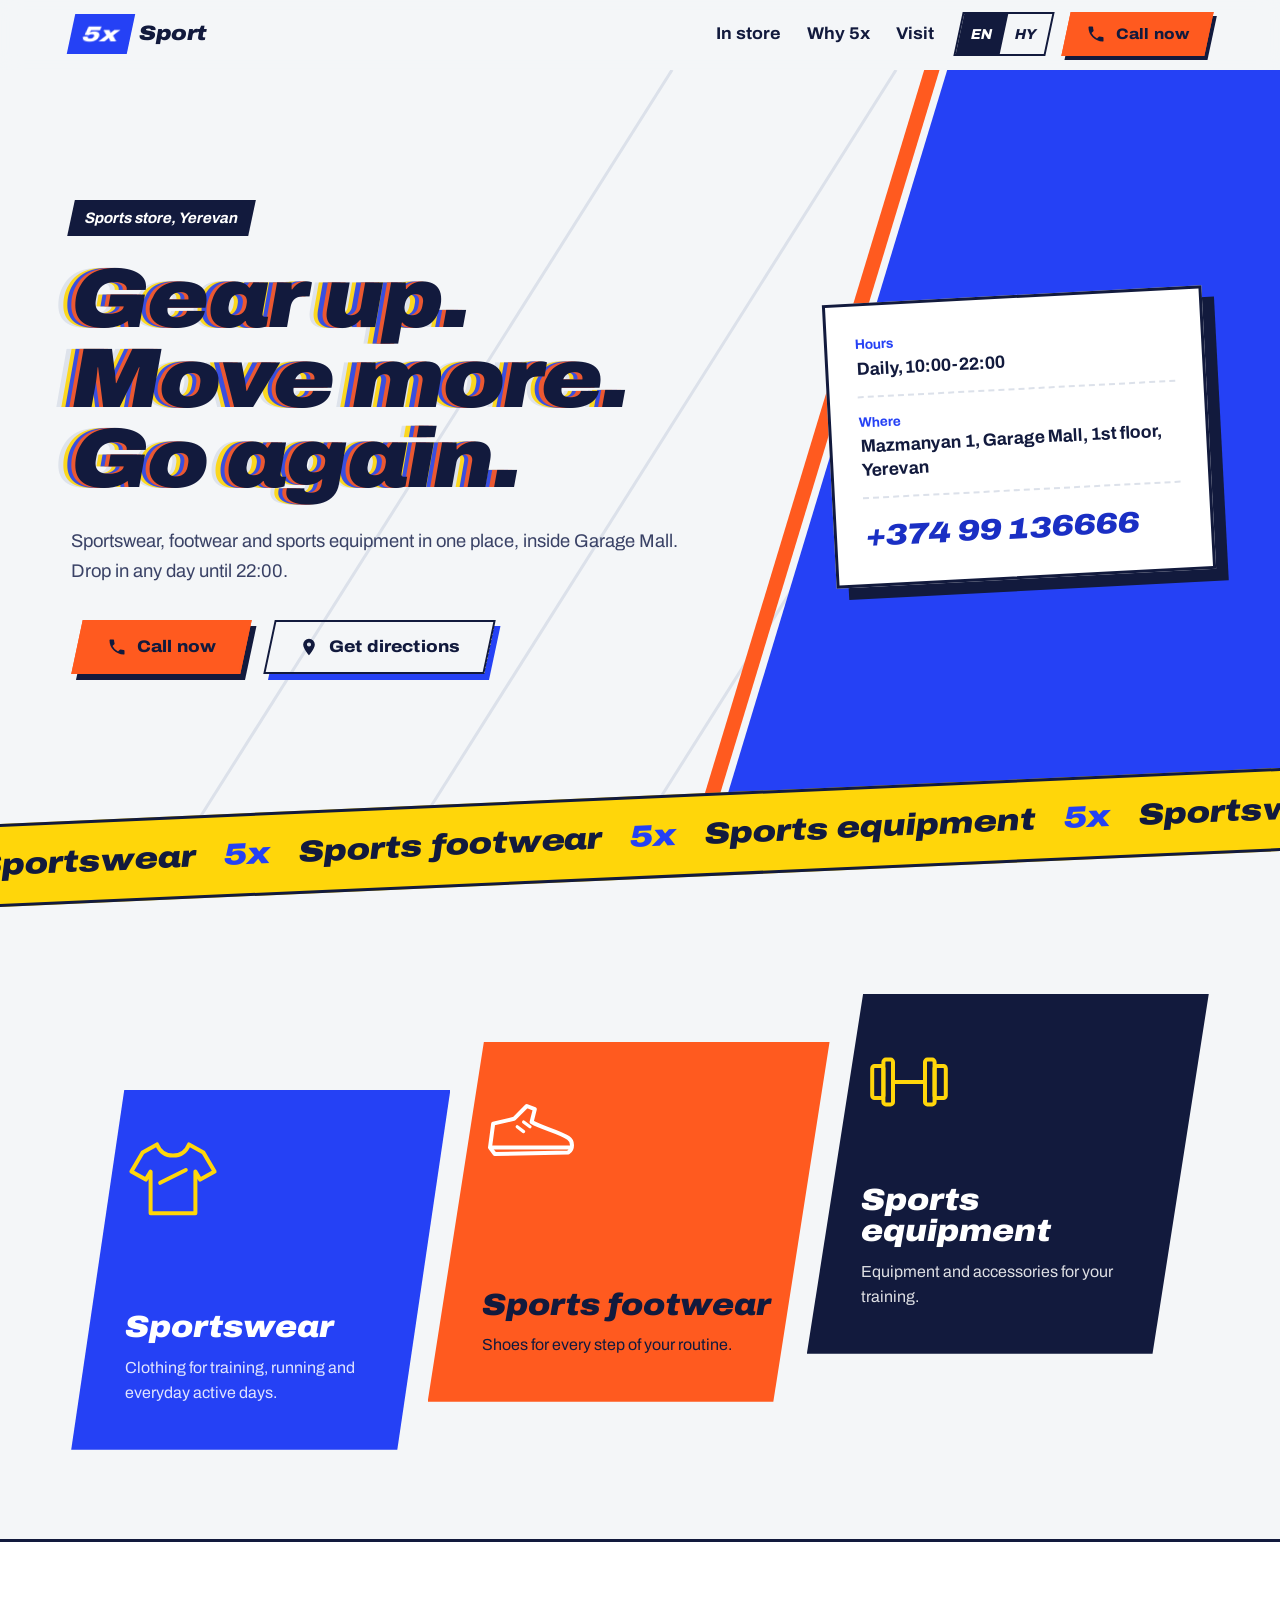
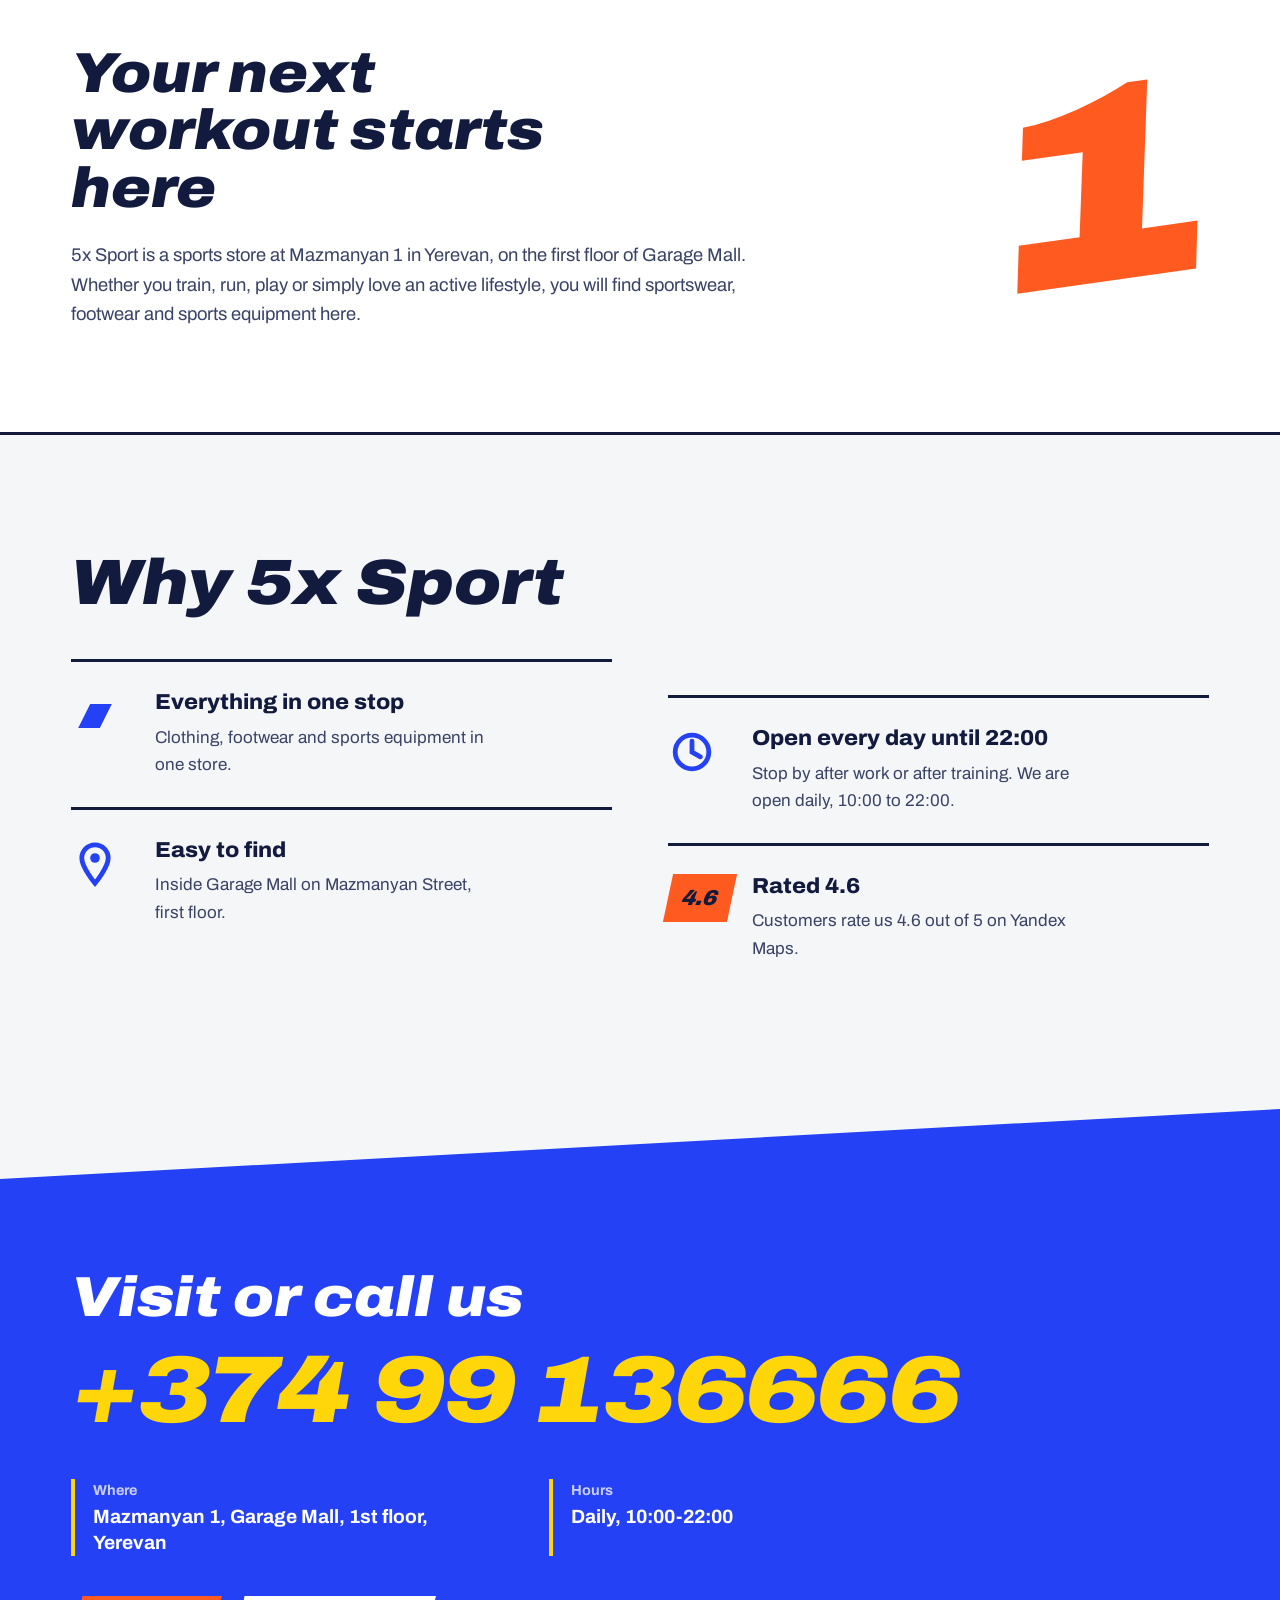
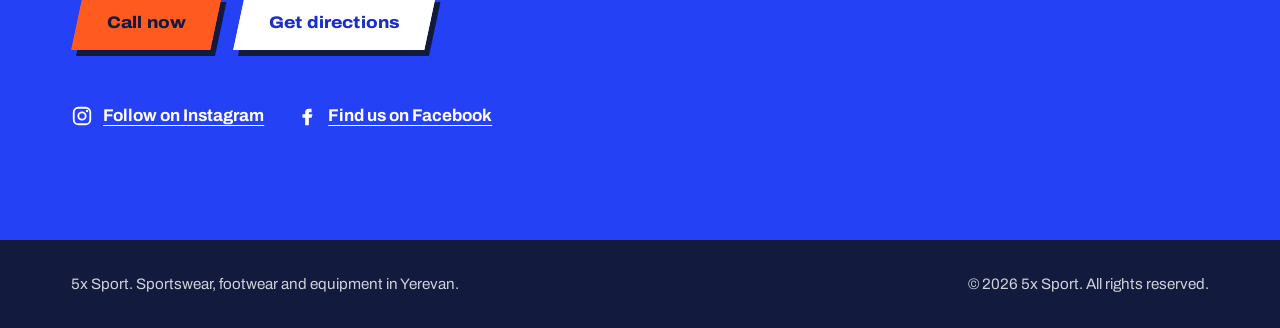
==== 5x-sport/index.html @ 6891067b "Add 7 demo websites: shark, cg-service, garage-atelier, neo-garage, armenian-hunter, cg-car-goods, 5" ====
<!doctype html>
<html lang="en">
<head>
<meta charset="utf-8">
<meta name="viewport" content="width=device-width, initial-scale=1">
<title>5x Sport Yerevan | Sportswear, Footwear and Sports Equipment</title>
<meta name="description" content="5x Sport is a sports store in Garage Mall, Mazmanyan 1, Yerevan. Sportswear, footwear and equipment. Open daily 10:00-22:00.">
<meta name="robots" content="noindex">
<meta name="theme-color" content="#2541F5">
<meta property="og:type" content="website">
<meta property="og:title" content="5x Sport Yerevan | Sportswear, Footwear and Sports Equipment">
<meta property="og:description" content="5x Sport is a sports store in Garage Mall, Mazmanyan 1, Yerevan. Sportswear, footwear and equipment. Open daily 10:00-22:00.">
<meta property="og:locale" content="en_US">
<meta property="og:locale:alternate" content="hy_AM">
<link rel="icon" href="data:image/svg+xml,%3Csvg xmlns='http://www.w3.org/2000/svg' viewBox='0 0 64 64'%3E%3Cpath d='M12 4h52L52 60H0z' fill='%232541F5'/%3E%3Ctext x='31' y='44' font-family='Arial' font-weight='900' font-style='italic' font-size='30' fill='%23fff' text-anchor='middle'%3E5x%3C/text%3E%3C/svg%3E">
<link rel="preconnect" href="https://fonts.googleapis.com">
<link rel="preconnect" href="https://fonts.gstatic.com" crossorigin>
<link href="https://fonts.googleapis.com/css2?family=Archivo:ital,wdth,wght@0,62..125,400..900;1,62..125,400..900&family=Noto+Sans+Armenian:wdth,wght@62.5..100,400..900&display=swap" rel="stylesheet">
<link rel="stylesheet" href="css/style.css">
<script type="application/ld+json">
{
  "@context": "https://schema.org",
  "@type": "SportingGoodsStore",
  "name": "5x Sport",
  "telephone": "+37499136666",
  "address": {
    "@type": "PostalAddress",
    "streetAddress": "Mazmanyan 1, Garage Mall, 1st floor",
    "addressLocality": "Yerevan",
    "addressCountry": "AM"
  },
  "openingHoursSpecification": [{
    "@type": "OpeningHoursSpecification",
    "dayOfWeek": ["Monday","Tuesday","Wednesday","Thursday","Friday","Saturday","Sunday"],
    "opens": "10:00",
    "closes": "22:00"
  }],
  "sameAs": ["https://www.instagram.com/5xsport/", "https://www.facebook.com/5Xsport.am"]
}
</script>
</head>
<body>
<a class="skip" href="#main" data-i18n="ui.skip">Skip to content</a>

<header class="top" id="top">
  <div class="top__in">
    <a class="logo" href="#top" aria-label="5x Sport">
      <span class="logo__mark">5x</span><span class="logo__word">Sport</span>
    </a>
    <nav class="nav" id="nav" aria-label="Main">
      <a href="#store" data-i18n="nav.store">In store</a>
      <a href="#why" data-i18n="nav.why">Why 5x</a>
      <a href="#visit" data-i18n="nav.visit">Visit</a>
    </nav>
    <div class="top__act">
      <div class="lang" role="group" aria-label="Language">
        <button type="button" data-lang="en" lang="en" aria-pressed="true" aria-label="English">EN</button>
        <button type="button" data-lang="hy" lang="hy" aria-pressed="false" aria-label="Հայերեն">HY</button>
      </div>
      <a class="btn btn--call btn--sm" href="tel:+37499136666" aria-label="+374 99 136666">
        <svg aria-hidden="true" viewBox="0 0 24 24"><path d="M6.6 10.8a15.1 15.1 0 0 0 6.6 6.6l2.2-2.2a1 1 0 0 1 1-.25 11.4 11.4 0 0 0 3.6.57 1 1 0 0 1 1 1V20a1 1 0 0 1-1 1A17 17 0 0 1 3 4a1 1 0 0 1 1-1h3.5a1 1 0 0 1 1 1c0 1.25.2 2.45.57 3.57a1 1 0 0 1-.25 1z"/></svg>
        <span data-i18n="ctas.call">Call now</span>
      </a>
      <button type="button" class="burger" aria-controls="nav" aria-expanded="false" aria-label="Menu" data-i18n-aria="ui.menu"><span></span><span></span><span></span></button>
    </div>
  </div>
</header>

<main id="main">
  <!-- HERO -->
  <section class="hero" aria-labelledby="hero-title">
    <div class="hero__field" aria-hidden="true">
      <svg class="hero__lanes" viewBox="0 0 800 600" preserveAspectRatio="none">
        <g stroke="currentColor" stroke-width="2" fill="none">
          <path d="M120 600 L420 0"/><path d="M260 600 L560 0"/><path d="M400 600 L700 0"/><path d="M540 600 L840 0"/>
        </g>
      </svg>
    </div>
    <div class="hero__in">
      <p class="tag" data-i18n="hero.eyebrow">Sports store, Yerevan</p>
      <h1 class="hero__title" id="hero-title">
        <span class="echo" aria-hidden="true" data-i18n="hero.title">Gear up.
Move more.
Go again.</span>
        <span class="echo" aria-hidden="true" data-i18n="hero.title">Gear up.
Move more.
Go again.</span>
        <span class="echo" aria-hidden="true" data-i18n="hero.title">Gear up.
Move more.
Go again.</span>
        <span class="echo" aria-hidden="true" data-i18n="hero.title">Gear up.
Move more.
Go again.</span>
        <span class="hero__main" data-i18n="hero.title">Gear up.
Move more.
Go again.</span>
      </h1>
      <p class="hero__sub" data-i18n="hero.subtitle">Sportswear, footwear and sports equipment in one place, inside Garage Mall. Drop in any day until 22:00.</p>
      <div class="hero__cta">
        <a class="btn btn--call" href="tel:+37499136666">
          <svg aria-hidden="true" viewBox="0 0 24 24"><path d="M6.6 10.8a15.1 15.1 0 0 0 6.6 6.6l2.2-2.2a1 1 0 0 1 1-.25 11.4 11.4 0 0 0 3.6.57 1 1 0 0 1 1 1V20a1 1 0 0 1-1 1A17 17 0 0 1 3 4a1 1 0 0 1 1-1h3.5a1 1 0 0 1 1 1c0 1.25.2 2.45.57 3.57a1 1 0 0 1-.25 1z"/></svg>
          <span data-i18n="ctas.call">Call now</span>
        </a>
        <a class="btn btn--line" href="https://www.google.com/maps/search/?api=1&amp;query=Garage+Mall+Mazmanyan+1+Yerevan" target="_blank" rel="noopener">
          <svg aria-hidden="true" viewBox="0 0 24 24"><path d="M12 2a7 7 0 0 0-7 7c0 5.25 7 13 7 13s7-7.75 7-13a7 7 0 0 0-7-7zm0 9.5A2.5 2.5 0 1 1 12 6.5a2.5 2.5 0 0 1 0 5z"/></svg>
          <span data-i18n="ctas.directions">Get directions</span>
        </a>
      </div>
    </div>

    <aside class="hero__plate" aria-label="Store details" data-i18n-aria="ui.details">
      <div class="plate__row">
        <span class="plate__k" data-i18n="ui.hours">Hours</span>
        <span class="plate__v" data-i18n="contact.hours">Daily, 10:00-22:00</span>
      </div>
      <div class="plate__row">
        <span class="plate__k" data-i18n="ui.where">Where</span>
        <span class="plate__v" data-i18n="contact.address">Mazmanyan 1, Garage Mall, 1st floor, Yerevan</span>
      </div>
      <a class="plate__phone" href="tel:+37499136666">+374 99 136666</a>
    </aside>
  </section>

  <div class="tape-wrap" aria-hidden="true"><div class="tape">
    <div class="tape__track">
      <span data-i18n="cat0">Sportswear</span><i>5x</i><span data-i18n="cat1">Sports footwear</span><i>5x</i><span data-i18n="cat2">Sports equipment</span><i>5x</i>
      <span data-i18n="cat0">Sportswear</span><i>5x</i><span data-i18n="cat1">Sports footwear</span><i>5x</i><span data-i18n="cat2">Sports equipment</span><i>5x</i>
    </div>
  </div></div>

  <!-- CATEGORIES -->
  <section class="store" id="store" aria-labelledby="store-title">
    <h2 class="sr" id="store-title" data-i18n="nav.store">In store</h2>
    <div class="stair">
      <article class="lane lane--wear">
        <svg class="lane__ico" viewBox="0 0 120 120" aria-hidden="true">
          <path d="M40 18 L22 28 L8 52 L26 62 L32 52 L32 104 L88 104 L88 52 L94 62 L112 52 L98 28 L80 18 C76 28 68 32 60 32 C52 32 44 28 40 18 Z" fill="none" stroke="currentColor" stroke-width="5" stroke-linejoin="round"/>
          <path d="M44 66 L76 50" stroke="currentColor" stroke-width="5" stroke-linecap="round"/>
        </svg>
        <h3 data-i18n="categories.0.name">Sportswear</h3>
        <p data-i18n="categories.0.desc">Clothing for training, running and everyday active days.</p>
      </article>
      <article class="lane lane--shoe">
        <svg class="lane__ico" viewBox="0 0 120 120" aria-hidden="true">
          <path d="M10 82 L14 52 L40 46 L56 30 L66 34 L62 50 C76 58 96 62 108 70 C114 74 114 84 108 88 L16 90 Z" fill="none" stroke="currentColor" stroke-width="5" stroke-linejoin="round"/>
          <path d="M10 82 L110 82" stroke="currentColor" stroke-width="5"/>
          <path d="M44 56 L52 62 M52 50 L60 56" stroke="currentColor" stroke-width="4" stroke-linecap="round"/>
        </svg>
        <h3 data-i18n="categories.1.name">Sports footwear</h3>
        <p data-i18n="categories.1.desc">Shoes for every step of your routine.</p>
      </article>
      <article class="lane lane--gear">
        <svg class="lane__ico" viewBox="0 0 120 120" aria-hidden="true">
          <g fill="none" stroke="currentColor" stroke-width="5" stroke-linejoin="round">
            <rect x="14" y="40" width="14" height="40" rx="3"/><rect x="28" y="32" width="12" height="56" rx="3"/>
            <rect x="92" y="40" width="14" height="40" rx="3"/><rect x="80" y="32" width="12" height="56" rx="3"/>
            <path d="M40 60 L80 60"/>
          </g>
        </svg>
        <h3 data-i18n="categories.2.name">Sports equipment</h3>
        <p data-i18n="categories.2.desc">Equipment and accessories to power your training.</p>
      </article>
    </div>
  </section>

  <!-- ABOUT -->
  <section class="about" aria-labelledby="about-title">
    <div class="about__in">
      <h2 id="about-title" data-i18n="about.title">Your next workout starts here</h2>
      <p data-i18n="about.text">5x Sport is a sports store at Mazmanyan 1 in Yerevan.</p>
    </div>
    <div class="about__big" aria-hidden="true">
      <span>Mazmanyan</span><span>1</span>
    </div>
  </section>

  <!-- WHY -->
  <section class="why" id="why" aria-labelledby="why-title">
    <div class="why__in">
      <h2 id="why-title" data-i18n="whyUs.title">Why 5x Sport</h2>
      <ul class="why__list">
        <li class="why__item">
          <svg viewBox="0 0 40 40" aria-hidden="true"><path d="M6 30 L16 10 L34 10 L24 30 Z" fill="currentColor"/></svg>
          <div><h3 data-i18n="whyUs.items.0.title">Everything in one stop</h3><p data-i18n="whyUs.items.0.text"></p></div>
        </li>
        <li class="why__item">
          <svg viewBox="0 0 40 40" aria-hidden="true"><circle cx="20" cy="20" r="14" fill="none" stroke="currentColor" stroke-width="4"/><path d="M20 11 L20 20 L27 24" fill="none" stroke="currentColor" stroke-width="4" stroke-linecap="round"/></svg>
          <div><h3 data-i18n="whyUs.items.1.title">Open every day until 22:00</h3><p data-i18n="whyUs.items.1.text"></p></div>
        </li>
        <li class="why__item">
          <svg viewBox="0 0 40 40" aria-hidden="true"><path d="M20 4a11 11 0 0 0-11 11c0 8 11 21 11 21s11-13 11-21A11 11 0 0 0 20 4z" fill="none" stroke="currentColor" stroke-width="4"/><circle cx="20" cy="15" r="4" fill="currentColor"/></svg>
          <div><h3 data-i18n="whyUs.items.2.title">Easy to find</h3><p data-i18n="whyUs.items.2.text"></p></div>
        </li>
        <li class="why__item why__item--rate">
          <span class="rate" aria-hidden="true">4.6</span>
          <div><h3 data-i18n="whyUs.items.3.title">Rated 4.6</h3><p data-i18n="whyUs.items.3.text"></p></div>
        </li>
      </ul>
    </div>
  </section>

  <!-- VISIT -->
  <section class="visit" id="visit" aria-labelledby="visit-title">
    <div class="visit__in">
      <h2 id="visit-title" data-i18n="contact.title">Visit or call us</h2>
      <a class="visit__phone" href="tel:+37499136666">+374 99 136666</a>
      <dl class="visit__facts">
        <div><dt data-i18n="ui.where">Where</dt><dd data-i18n="contact.address">Mazmanyan 1, Garage Mall, 1st floor, Yerevan</dd></div>
        <div><dt data-i18n="ui.hours">Hours</dt><dd data-i18n="contact.hours">Daily, 10:00-22:00</dd></div>
      </dl>
      <div class="visit__cta">
        <a class="btn btn--call btn--onblue" href="tel:+37499136666"><span data-i18n="ctas.call">Call now</span></a>
        <a class="btn btn--light" href="https://www.google.com/maps/search/?api=1&amp;query=Garage+Mall+Mazmanyan+1+Yerevan" target="_blank" rel="noopener"><span data-i18n="ctas.directions">Get directions</span></a>
      </div>
      <div class="visit__social">
        <a href="https://www.instagram.com/5xsport/" target="_blank" rel="noopener">
          <svg viewBox="0 0 24 24" aria-hidden="true"><rect x="3" y="3" width="18" height="18" rx="5" fill="none" stroke="currentColor" stroke-width="2"/><circle cx="12" cy="12" r="4" fill="none" stroke="currentColor" stroke-width="2"/><circle cx="17.5" cy="6.5" r="1.3" fill="currentColor"/></svg>
          <span data-i18n="ctas.instagram">Follow on Instagram</span>
        </a>
        <a href="https://www.facebook.com/5Xsport.am" target="_blank" rel="noopener">
          <svg viewBox="0 0 24 24" aria-hidden="true"><path d="M14 8h3V4h-3a4 4 0 0 0-4 4v2H7v4h3v8h4v-8h3l1-4h-4V8z" fill="currentColor"/></svg>
          <span data-i18n="ctas.facebook">Find us on Facebook</span>
        </a>
      </div>
    </div>
  </section>
</main>

<footer class="foot">
  <div class="foot__in">
    <p data-i18n="footer.tagline">5x Sport. Sportswear, footwear and equipment in Yerevan.</p>
    <p>&copy; <span id="yr">2026</span> 5x Sport. <span data-i18n="footer.rights">All rights reserved.</span></p>
  </div>
</footer>

<nav class="dock" aria-label="Quick contact">
  <a class="dock__call" href="tel:+37499136666"><span data-i18n="ctas.call">Call now</span></a>
  <a class="dock__map" href="https://www.google.com/maps/search/?api=1&amp;query=Garage+Mall+Mazmanyan+1+Yerevan" target="_blank" rel="noopener"><span data-i18n="ctas.directions">Get directions</span></a>
</nav>

<script src="js/main.js"></script>
</body>
</html>
---- 5x-sport/css/style.css ----
/* 5x Sport — diagonal speed, five-times echo, court colors */
:root {
  --chalk: #F4F6F8;
  --white: #FFFFFF;
  --ink: #121A3D;
  --ink-2: #3A4266;
  --cobalt: #2541F5;
  --cobalt-d: #1A2FC4;
  --flare: #FF5A1F;
  --volt: #FFD60A;
  --mist: #DCE1EA;
  --sk: -12deg;
  --unsk: 12deg;
  --display: "Archivo", "Noto Sans Armenian", "Arial Black", Arial, sans-serif;
  --body: "Archivo", "Noto Sans Armenian", "Segoe UI", Arial, sans-serif;
  --pad: clamp(16px, 4vw, 56px);
  --max: 1240px;
}

*, *::before, *::after { box-sizing: border-box; }
html { scroll-behavior: smooth; scroll-padding-top: 84px; -webkit-text-size-adjust: 100%; }
body {
  margin: 0;
  background: var(--chalk);
  color: var(--ink);
  font-family: var(--body);
  font-stretch: 100%;
  font-size: 1.0625rem;
  line-height: 1.6;
  overflow-x: clip;
}
html[lang="hy"] body { font-size: 1rem; line-height: 1.7; }
img, svg { display: block; }
a { color: inherit; }
h1, h2, h3 { margin: 0; font-family: var(--display); line-height: 1.02; }
p { margin: 0; }

:focus-visible { outline: 3px solid var(--flare); outline-offset: 3px; }
.sr { position: absolute; width: 1px; height: 1px; overflow: hidden; clip: rect(0 0 0 0); white-space: nowrap; }
.skip {
  position: absolute; left: 12px; top: -60px; z-index: 100;
  background: var(--ink); color: var(--white); padding: 10px 16px; text-decoration: none; font-weight: 700;
}
.skip:focus { top: 12px; }

/* ---------- Buttons: slanted like a starting block ---------- */
.btn {
  --bg: var(--flare); --fg: var(--ink);
  display: inline-flex; align-items: center; justify-content: center; gap: 10px;
  min-height: 54px; padding: 0 28px;
  background: var(--bg); color: var(--fg);
  font-family: var(--display); font-weight: 800; font-stretch: 110%; font-size: 1.05rem;
  text-decoration: none; letter-spacing: .01em;
  transform: skewX(var(--sk));
  border: 2px solid var(--bg);
  transition: transform .2s ease, background-color .2s ease, color .2s ease, box-shadow .2s ease;
  box-shadow: 6px 6px 0 var(--ink);
}
.btn > * { transform: skewX(var(--unsk)); }
.btn svg { width: 20px; height: 20px; fill: currentColor; flex: none; }
.btn:hover { transform: skewX(var(--sk)) translate(-2px, -2px); box-shadow: 8px 8px 0 var(--ink); }
.btn:active { transform: skewX(var(--sk)) translate(3px, 3px); box-shadow: 2px 2px 0 var(--ink); }
.btn--line { --bg: transparent; --fg: var(--ink); border-color: var(--ink); box-shadow: 6px 6px 0 var(--cobalt); }
.btn--line:hover { background: var(--ink); color: var(--white); box-shadow: 8px 8px 0 var(--cobalt); }
.btn--sm { min-height: 44px; padding: 0 18px; font-size: .95rem; box-shadow: 4px 4px 0 var(--ink); }
.btn--sm:hover { box-shadow: 5px 5px 0 var(--ink); }
.btn--onblue { box-shadow: 6px 6px 0 var(--ink); }
.btn--light { --bg: var(--white); --fg: var(--cobalt-d); box-shadow: 6px 6px 0 var(--ink); }

/* ---------- Header ---------- */
.top {
  position: sticky; top: 0; z-index: 50;
  background: rgba(244, 246, 248, .92);
  backdrop-filter: blur(10px); -webkit-backdrop-filter: blur(10px);
  border-bottom: 2px solid transparent;
  transition: border-color .2s ease;
}
.top.is-scrolled { border-bottom-color: var(--ink); }
.top__in {
  max-width: var(--max); margin: 0 auto; padding: 12px var(--pad);
  display: flex; align-items: center; gap: 24px;
}
.logo { display: inline-flex; align-items: center; gap: 8px; text-decoration: none; }
.logo__mark {
  display: inline-grid; place-items: center;
  height: 40px; padding: 0 12px;
  background: var(--cobalt); color: var(--white);
  font-family: var(--display); font-weight: 900; font-style: italic; font-stretch: 125%; font-size: 1.35rem;
  transform: skewX(var(--sk));
}
.logo__word { font-family: var(--display); font-weight: 900; font-style: italic; font-stretch: 115%; font-size: 1.3rem; letter-spacing: -.01em; }
.nav { display: flex; gap: 26px; margin-left: auto; }
.nav a {
  text-decoration: none; font-weight: 700; font-stretch: 105%; position: relative; padding: 6px 0;
}
.nav a::after {
  content: ""; position: absolute; left: 0; right: 0; bottom: 0; height: 3px; background: var(--flare);
  transform: scaleX(0) skewX(var(--sk)); transform-origin: left; transition: transform .2s ease;
}
.nav a:hover::after, .nav a:focus-visible::after { transform: scaleX(1) skewX(var(--sk)); }
.top__act { display: flex; align-items: center; gap: 16px; }
.lang { display: inline-flex; border: 2px solid var(--ink); transform: skewX(var(--sk)); }
.lang button {
  appearance: none; border: 0; background: transparent; color: var(--ink);
  font: 800 .9rem/1 var(--display); padding: 0 11px; cursor: pointer; min-width: 44px; min-height: 40px;
}
.lang button[aria-pressed="true"] { background: var(--ink); color: var(--white); }
.lang button:focus-visible { outline-offset: -4px; outline-color: var(--flare); }

/* ---------- Hero ---------- */
.hero {
  position: relative; isolation: isolate;
  max-width: none;
  display: grid;
  grid-template-columns: minmax(0, 1fr) minmax(280px, 380px);
  gap: 40px;
  align-items: center;
  padding: clamp(40px, 7vw, 96px) max(var(--pad), calc((100vw - var(--max)) / 2 + var(--pad))) clamp(64px, 9vw, 120px);
  min-height: min(86vh, 760px);
  overflow: hidden;
}
.hero::before {
  /* the cobalt court panel cutting across the page */
  content: ""; position: absolute; inset: 0; z-index: -2;
  background: var(--cobalt);
  clip-path: polygon(74% 0, 100% 0, 100% 100%, 56% 100%);
}
.hero::after {
  /* thin flare speed edge along the panel */
  content: ""; position: absolute; inset: 0; z-index: -1;
  background: var(--flare);
  clip-path: polygon(72.2% 0, 73.4% 0, 55.4% 100%, 54.2% 100%);
}
.hero__field { position: absolute; inset: 0; z-index: -3; color: var(--mist); }
.hero__lanes { width: 100%; height: 100%; }
.hero__in { position: relative; max-width: 780px; }

.tag {
  display: inline-block; margin-bottom: 22px;
  background: var(--ink); color: var(--white);
  padding: 6px 14px; font-weight: 700; font-size: .95rem;
  transform: skewX(var(--sk));
}
.hero__title {
  display: grid;
  font-weight: 900; font-style: italic; font-stretch: 112%;
  font-size: clamp(2.6rem, 6.6vw, 6.1rem);
  line-height: .95; letter-spacing: -.02em;
  margin-bottom: 28px;
}
html[lang="hy"] .hero__title { font-size: clamp(2.3rem, 5.6vw, 5.2rem); line-height: 1.05; letter-spacing: -.01em; }
.hero__title > span { grid-area: 1 / 1; white-space: pre-line; }
.hero__main { position: relative; color: var(--ink); }

/* The five-times echo: four colored trails collapse into the headline */
.echo { --n: 1; --c: var(--flare); color: var(--c); opacity: .9; pointer-events: none; user-select: none;
  transform: translateX(calc(var(--n) * -0.05em)); }
.echo:nth-child(1) { --n: 4; --c: var(--mist); }
.echo:nth-child(2) { --n: 3; --c: var(--volt); }
.echo:nth-child(3) { --n: 2; --c: var(--cobalt); }
.echo:nth-child(4) { --n: 1; --c: var(--flare); }

@media (prefers-reduced-motion: no-preference) {
  /* resting state is the final one; the animation only fills backwards,
     so the headline stays readable even if animations never run */
  .echo {
    animation: echo-in 1.05s cubic-bezier(.16, 1, .3, 1) backwards;
    animation-delay: calc(120ms + (5 - var(--n)) * 70ms);
  }
  .hero__main { animation: main-in .7s cubic-bezier(.16, 1, .3, 1) .46s backwards; }
  @keyframes echo-in {
    0% { transform: translateX(calc(var(--n) * -1.1em)); opacity: 0; }
    30% { opacity: 1; }
    100% { transform: translateX(calc(var(--n) * -0.05em)); opacity: .9; }
  }
  @keyframes main-in {
    from { transform: translateX(-.6em); opacity: 0; }
    to { transform: none; opacity: 1; }
  }
}

.hero__sub { max-width: 34em; font-size: 1.15rem; color: var(--ink-2); margin-bottom: 34px; }
.hero__cta { display: flex; flex-wrap: wrap; gap: 18px 22px; padding-left: 6px; }

.hero__plate {
  position: relative;
  background: var(--white); color: var(--ink);
  padding: 28px 28px 24px;
  border: 3px solid var(--ink);
  box-shadow: 12px 12px 0 var(--ink);
  transform: rotate(-3deg);
}
.plate__row { display: grid; gap: 2px; padding-bottom: 14px; margin-bottom: 14px; border-bottom: 2px dashed var(--mist); }
.plate__k { font-size: .85rem; font-weight: 700; color: var(--cobalt); }
.plate__v { font-weight: 700; font-size: 1.1rem; line-height: 1.35; }
.plate__phone {
  display: block; text-decoration: none;
  font-family: var(--display); font-weight: 900; font-style: italic; font-stretch: 115%;
  font-size: clamp(1.5rem, 2.3vw, 1.9rem); color: var(--cobalt-d); white-space: nowrap;
}
.plate__phone:hover { color: var(--flare); }

/* ---------- Tape ---------- */
/* wrapper clips the rotated tape horizontally so it never widens the page */
.tape-wrap {
  position: relative; z-index: 2;
  margin: -74px 0 -40px; padding: 40px 0;
  overflow: hidden; pointer-events: none;
}
.tape {
  position: relative;
  margin: 0 -24px; background: var(--volt);
  transform: rotate(-2.5deg);
  border-block: 3px solid var(--ink);
  overflow: hidden;
}
.tape__track {
  display: flex; align-items: center; gap: 28px; white-space: nowrap;
  padding: 14px 0; width: max-content;
  font-family: var(--display); font-weight: 900; font-style: italic; font-stretch: 118%;
  font-size: clamp(1.2rem, 2.4vw, 1.9rem);
}
.tape__track i { font-style: italic; color: var(--cobalt); }

/* ---------- Store: staircase of slanted lanes ---------- */
.store { max-width: var(--max); margin: 0 auto; padding: clamp(72px, 9vw, 130px) var(--pad) clamp(56px, 7vw, 100px); }
.stair { display: grid; grid-template-columns: repeat(3, minmax(0, 1fr)); gap: 0; align-items: end; }
.lane {
  position: relative;
  padding: 40px 54px 44px 54px;
  clip-path: polygon(14% 0, 100% 0, 86% 100%, 0 100%);
  min-height: 360px;
  display: flex; flex-direction: column; justify-content: flex-end;
}
.lane + .lane { margin-left: -6%; }
.lane--wear { background: var(--cobalt); color: var(--white); }
.lane--shoe { background: var(--flare); color: var(--ink); margin-bottom: 48px; }
.lane--gear { background: var(--ink); color: var(--white); margin-bottom: 96px; }
.lane__ico { width: 96px; height: 96px; margin-bottom: auto; }
.lane--wear .lane__ico { color: var(--volt); }
.lane--shoe .lane__ico { color: var(--white); }
.lane--gear .lane__ico { color: var(--volt); }
.lane h3 { font-weight: 900; font-style: italic; font-stretch: 110%; font-size: clamp(1.5rem, 2.4vw, 2.1rem); margin: 28px 0 12px; }
.lane p { max-width: 28ch; font-size: 1rem; }
.lane--wear p, .lane--gear p { color: rgba(255,255,255,.86); }

/* ---------- About ---------- */
.about {
  position: relative; overflow: hidden;
  background: var(--white);
  border-block: 3px solid var(--ink);
}
.about__in {
  position: relative; z-index: 1;
  max-width: var(--max); margin: 0 auto;
  padding: clamp(64px, 8vw, 120px) var(--pad);
}
.about h2 { font-weight: 900; font-style: italic; font-stretch: 108%; font-size: clamp(2rem, 4.4vw, 3.6rem); max-width: 14ch; margin-bottom: 24px; }
.about p { max-width: 38em; font-size: 1.15rem; color: var(--ink-2); }
.about__big {
  position: absolute; right: max(var(--pad), calc((100vw - var(--max)) / 2 + var(--pad))); top: 50%; z-index: 0;
  display: flex; flex-direction: column; align-items: flex-end;
  font-family: var(--display); font-weight: 900; font-style: italic; font-stretch: 125%;
  line-height: .85;
  transform: translateY(-50%) rotate(-8deg);
  white-space: nowrap; pointer-events: none;
}
.about__big span:first-child { display: none; }
.about__big span:last-child { font-size: clamp(8rem, 22vw, 19rem); color: var(--flare); }
@media (max-width: 1100px) {
  .about__big { top: auto; bottom: -.05em; transform: rotate(-8deg); transform-origin: right bottom; right: var(--pad); }
  .about__big span:first-child { display: none; }
  .about__big span:last-child { font-size: clamp(6rem, 24vw, 11rem); opacity: .9; }
  .about__in { padding-bottom: clamp(120px, 26vw, 200px); }
}

/* ---------- Why ---------- */
.why__in { max-width: var(--max); margin: 0 auto; padding: clamp(72px, 9vw, 130px) var(--pad); }
.why h2 { font-weight: 900; font-style: italic; font-stretch: 112%; font-size: clamp(2.2rem, 5vw, 4rem); margin-bottom: 44px; }
.why__list { list-style: none; margin: 0; padding: 0; display: grid; grid-template-columns: repeat(2, minmax(0, 1fr)); gap: 0 56px; }
.why__item {
  display: grid; grid-template-columns: 64px 1fr; gap: 20px; align-items: start;
  padding: 28px 0; border-top: 3px solid var(--ink);
}
.why__item:nth-child(even) { transform: translateY(36px); }
.why__item svg { width: 48px; height: 48px; color: var(--cobalt); margin-top: 2px; }
.why__item h3 { font-weight: 800; font-stretch: 105%; font-size: 1.35rem; margin-bottom: 8px; line-height: 1.2; }
.why__item p { color: var(--ink-2); max-width: 34ch; }
.rate {
  display: grid; place-items: center; width: 64px; height: 48px;
  background: var(--flare); color: var(--ink);
  font-family: var(--display); font-weight: 900; font-style: italic; font-size: 1.35rem;
  transform: skewX(var(--sk));
}

/* ---------- Visit ---------- */
.visit {
  position: relative; margin-top: 40px;
  background: var(--cobalt); color: var(--white);
  clip-path: polygon(0 70px, 100% 0, 100% 100%, 0 100%);
  padding-top: 70px;
}
.visit__in { max-width: var(--max); margin: 0 auto; padding: clamp(56px, 7vw, 100px) var(--pad) clamp(72px, 8vw, 120px); }
.visit h2 { font-weight: 900; font-style: italic; font-stretch: 110%; font-size: clamp(2rem, 4.4vw, 3.6rem); margin-bottom: 18px; }
.visit__phone {
  display: inline-block; text-decoration: none; color: var(--volt);
  font-family: var(--display); font-weight: 900; font-style: italic; font-stretch: 118%;
  font-size: clamp(2.2rem, 7.4vw, 6.4rem); line-height: 1; letter-spacing: -.02em;
  margin-bottom: 40px; white-space: nowrap;
}
.visit__phone:hover { color: var(--white); }
.visit__facts { margin: 0 0 40px; display: grid; grid-template-columns: repeat(2, minmax(0, 1fr)); gap: 24px 56px; max-width: 900px; }
.visit__facts div { border-left: 4px solid var(--volt); padding-left: 18px; }
.visit__facts dt { font-size: .9rem; font-weight: 700; color: rgba(255,255,255,.75); }
.visit__facts dd { margin: 2px 0 0; font-weight: 700; font-size: 1.2rem; line-height: 1.35; }
.visit__cta { display: flex; flex-wrap: wrap; gap: 18px 22px; margin-bottom: 44px; padding-left: 6px; }
.visit__social { display: flex; flex-wrap: wrap; gap: 14px 32px; }
.visit__social a { display: inline-flex; align-items: center; gap: 10px; font-weight: 700; text-underline-offset: 4px; padding: 6px 0; min-height: 44px; }
.visit__social a:hover { color: var(--volt); }
.visit__social svg { width: 22px; height: 22px; }

/* ---------- Footer ---------- */
.foot { background: var(--ink); color: rgba(255,255,255,.8); }
.foot__in { max-width: var(--max); margin: 0 auto; padding: 32px var(--pad); display: flex; flex-wrap: wrap; justify-content: space-between; gap: 10px 32px; font-size: .95rem; }

.burger { display: none; }

/* ---------- Mobile dock ---------- */
.dock { display: none; }

/* ---------- Responsive ---------- */
@media (max-width: 1024px) {
  .top__in { gap: 16px; }
  .nav { gap: 18px; }
  .nav a { white-space: nowrap; }
  .logo__word { display: none; }
  .hero { grid-template-columns: 1fr; min-height: 0; }
  .hero::before { clip-path: polygon(100% 52%, 100% 100%, 0 100%, 0 86%); }
  .hero::after { clip-path: polygon(100% 50.6%, 100% 51.6%, 0 85.6%, 0 84.6%); }
  .hero__plate { max-width: 440px; justify-self: end; margin-right: 12px; }
  .stair { grid-template-columns: 1fr 1fr; }
  .lane--gear { grid-column: 1 / -1; margin: 0 0 0 0; min-height: 260px; }
  .lane + .lane { margin-left: -6%; }
  .lane--gear.lane { margin-left: 0; clip-path: polygon(6% 0, 100% 0, 94% 100%, 0 100%); }
  .lane--shoe { margin-bottom: 0; }
}

@media (max-width: 760px) {
  .top__in { position: relative; }
  .nav {
    display: none; position: absolute; left: 0; right: 0; top: 100%;
    flex-direction: column; gap: 0; margin: 0;
    background: var(--chalk); border-bottom: 3px solid var(--ink);
    padding: 6px var(--pad) 14px;
  }
  .nav.is-open { display: flex; }
  .nav a { min-height: 48px; display: flex; align-items: center; font-size: 1.15rem; border-bottom: 1px solid var(--mist); }
  .nav a::after { display: none; }
  .burger {
    display: inline-flex; flex-direction: column; justify-content: center; gap: 5px;
    width: 44px; height: 44px; padding: 0 10px; border: 2px solid var(--ink); background: transparent; cursor: pointer;
  }
  .burger span { display: block; height: 3px; background: var(--ink); transition: transform .2s ease, opacity .2s ease; }
  .burger[aria-expanded="true"] span:nth-child(1) { transform: translateY(8px) rotate(45deg); }
  .burger[aria-expanded="true"] span:nth-child(2) { opacity: 0; }
  .burger[aria-expanded="true"] span:nth-child(3) { transform: translateY(-8px) rotate(-45deg); }
  .top__in { gap: 12px; justify-content: space-between; }
  .top__act { gap: 10px; }
  .btn--sm span { display: none; }
  .btn--sm { padding: 0 14px; }
  .logo__word { display: none; }
  .hero { padding-top: 32px; gap: 32px; }
  .hero__sub { font-size: 1.05rem; }
  .hero__cta .btn { flex: 1 1 220px; }
  .hero__plate { justify-self: stretch; margin: 0 10px 0 4px; max-width: none; box-shadow: 8px 8px 0 var(--ink); }
  .tape-wrap { margin-top: -60px; }
  .stair { grid-template-columns: 1fr; gap: 14px; }
  .lane, .lane + .lane, .lane--gear.lane {
    margin: 0; min-height: 0; padding: 30px 40px 32px 44px;
    clip-path: polygon(6% 0, 100% 0, 94% 100%, 0 100%);
  }
  .lane__ico { width: 64px; height: 64px; }
  .lane h3 { margin-top: 18px; }
  .why__list { grid-template-columns: 1fr; }
  .why__item:nth-child(even) { transform: none; }
  .why__item { grid-template-columns: 52px 1fr; gap: 16px; }
  .why__item svg { width: 40px; height: 40px; }
  .rate { width: 52px; height: 40px; font-size: 1.1rem; }
  .visit { clip-path: polygon(0 40px, 100% 0, 100% 100%, 0 100%); padding-top: 40px; }
  .visit__facts { grid-template-columns: 1fr; }
  .visit__cta .btn { flex: 1 1 220px; }
  body { padding-bottom: 64px; }
  .dock {
    display: grid; grid-template-columns: 1.2fr 1fr;
    position: fixed; left: 0; right: 0; bottom: 0; z-index: 60;
    border-top: 3px solid var(--ink);
  }
  .dock a {
    display: grid; place-items: center; min-height: 60px; padding: 0 10px; text-align: center;
    text-decoration: none; font-family: var(--display); font-weight: 800; font-stretch: 108%; font-size: 1.02rem; line-height: 1.15;
  }
  .dock__call { background: var(--flare); color: var(--ink); }
  .dock__map { background: var(--ink); color: var(--white); }
  .dock a:focus-visible { outline-offset: -5px; outline-color: var(--volt); }
}

@media (prefers-reduced-motion: reduce) {
  html { scroll-behavior: auto; }
  *, *::before, *::after { transition-duration: .01ms !important; animation-duration: .01ms !important; }
}
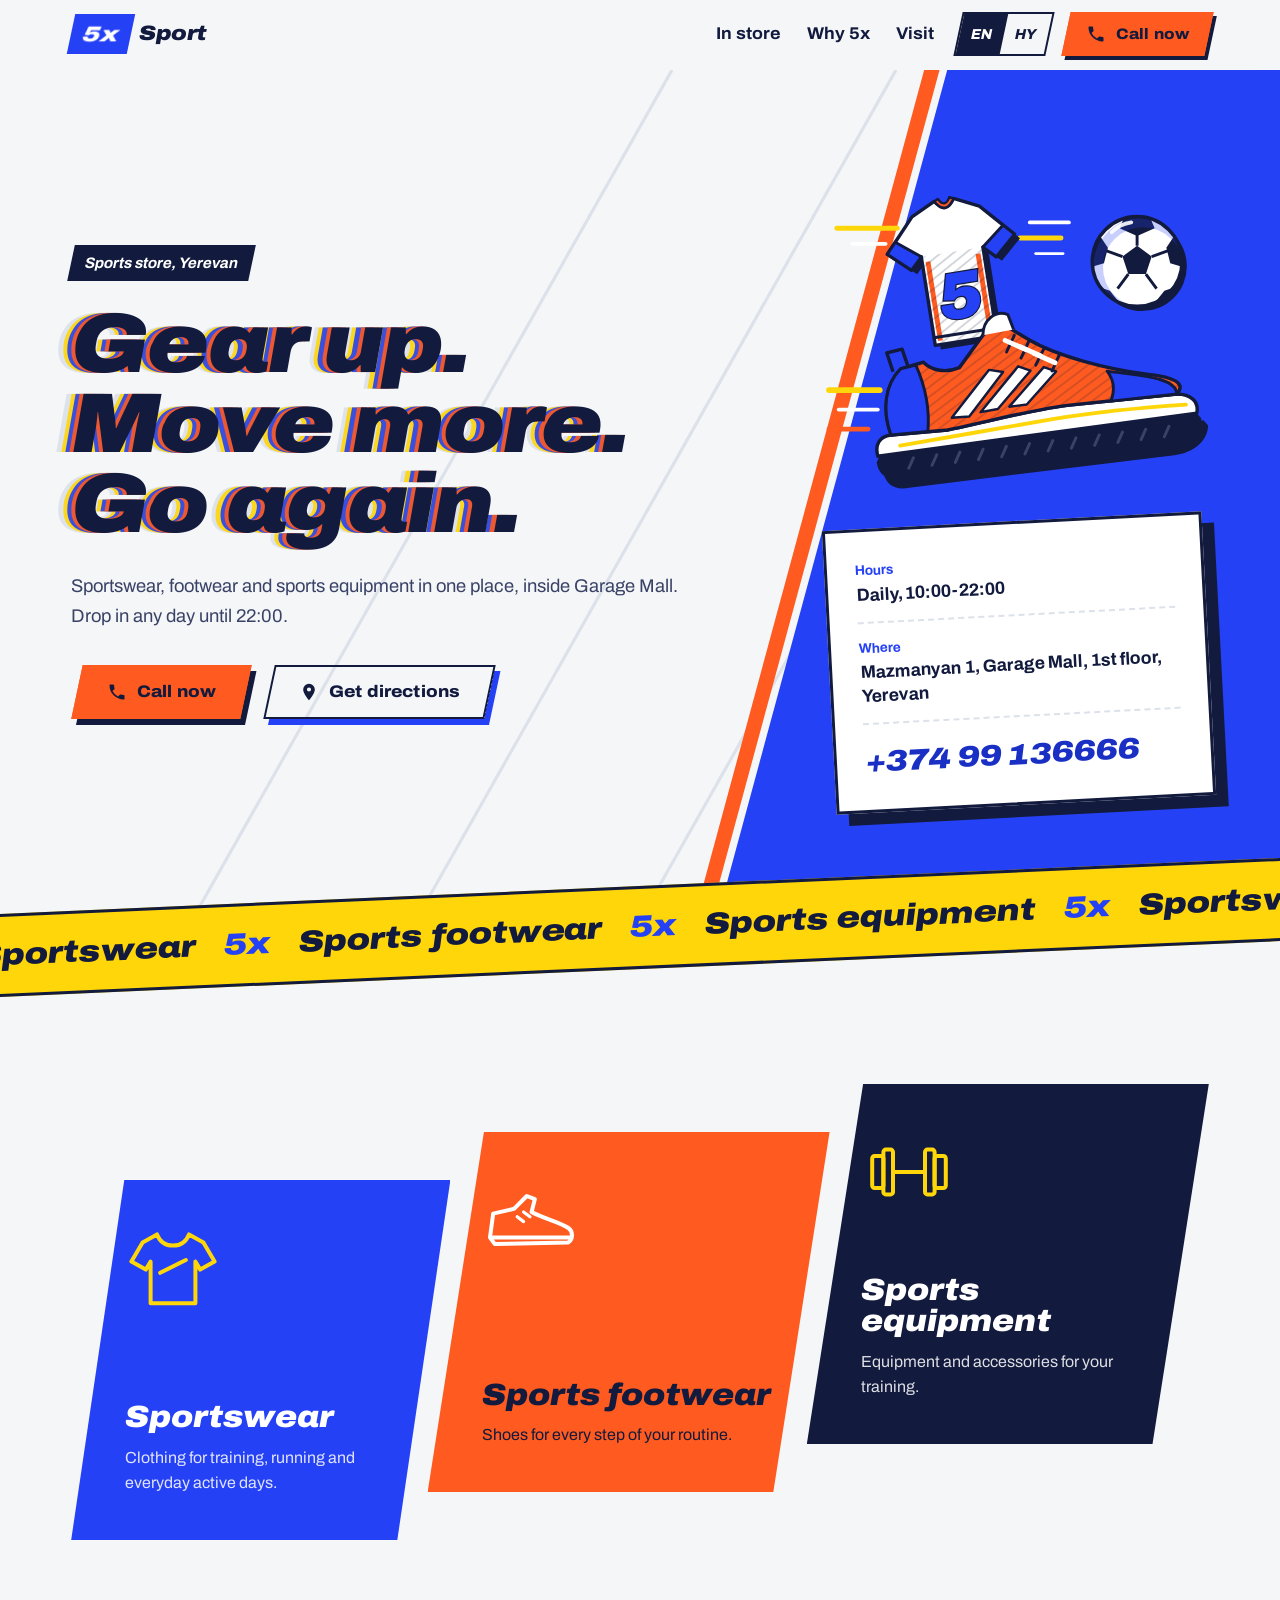
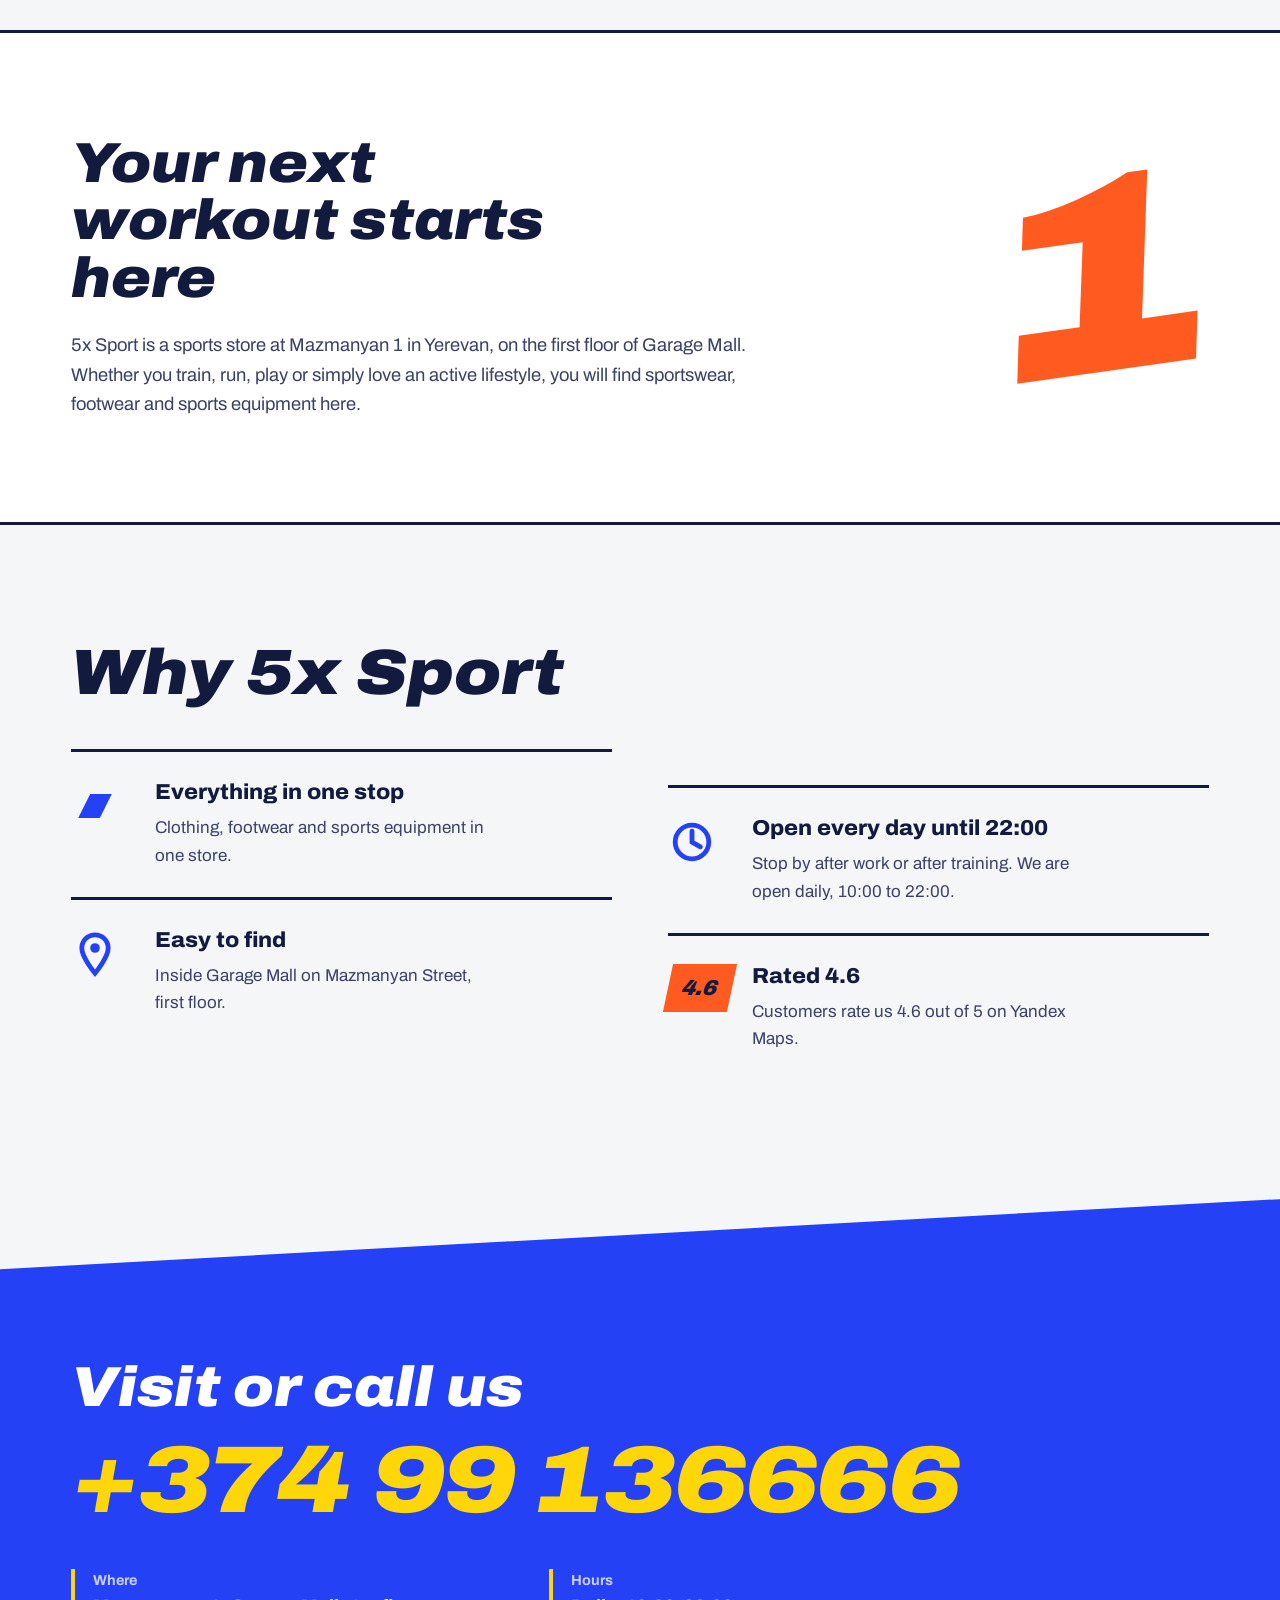
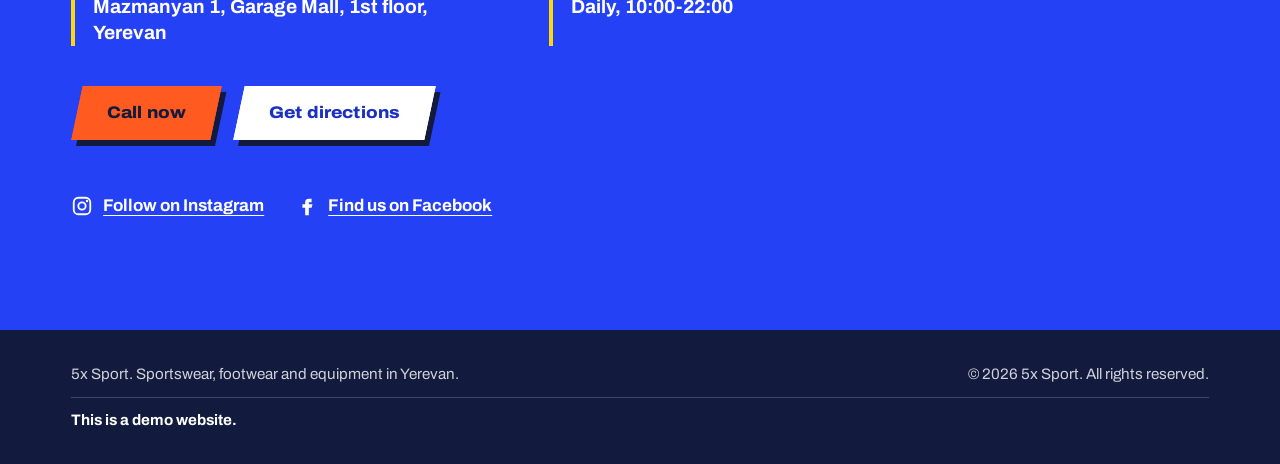
==== commit d9cfb081: "Themed interactive hero graphics, Yandex Maps links, demo notice; full camo background for Armenian " ====
--- a/5x-sport/index.html
+++ b/5x-sport/index.html
@@ -101,12 +101,115 @@
           <svg aria-hidden="true" viewBox="0 0 24 24"><path d="M6.6 10.8a15.1 15.1 0 0 0 6.6 6.6l2.2-2.2a1 1 0 0 1 1-.25 11.4 11.4 0 0 0 3.6.57 1 1 0 0 1 1 1V20a1 1 0 0 1-1 1A17 17 0 0 1 3 4a1 1 0 0 1 1-1h3.5a1 1 0 0 1 1 1c0 1.25.2 2.45.57 3.57a1 1 0 0 1-.25 1z"/></svg>
           <span data-i18n="ctas.call">Call now</span>
         </a>
-        <a class="btn btn--line" href="https://www.google.com/maps/search/?api=1&amp;query=Garage+Mall+Mazmanyan+1+Yerevan" target="_blank" rel="noopener">
+        <a class="btn btn--line" href="https://yandex.com/maps/?text=Mazmanyan%201%2C%20Garage%20Mall%2C%20Yerevan" target="_blank" rel="noopener">
           <svg aria-hidden="true" viewBox="0 0 24 24"><path d="M12 2a7 7 0 0 0-7 7c0 5.25 7 13 7 13s7-7.75 7-13a7 7 0 0 0-7-7zm0 9.5A2.5 2.5 0 1 1 12 6.5a2.5 2.5 0 0 1 0 5z"/></svg>
           <span data-i18n="ctas.directions">Get directions</span>
         </a>
       </div>
     </div>
+
+    <div class="hero__side">
+    <figure class="hero__art" id="kitArt">
+      <svg viewBox="0 0 400 340" role="group" aria-label="Sportswear, footwear and equipment" data-i18n-aria="ui.kit">
+        <defs>
+          <clipPath id="ballClip"><circle cx="0" cy="0" r="46"/></clipPath>
+          <pattern id="mesh" width="8" height="8" patternUnits="userSpaceOnUse" patternTransform="rotate(-30)">
+            <path d="M0 4h8" stroke="#121A3D" stroke-opacity=".18" stroke-width="2"/>
+          </pattern>
+        </defs>
+
+        <!-- speed lines -->
+        <g class="layer" style="--d:4">
+          <g class="art__lines" stroke-linecap="round" fill="none">
+            <path d="M8 70 L70 70" stroke="#FFD60A" stroke-width="5"/>
+            <path d="M24 86 L58 86" stroke="#FFFFFF" stroke-width="4"/>
+            <path d="M206 64 L246 64" stroke="#FFFFFF" stroke-width="4"/>
+            <path d="M196 80 L238 80" stroke="#FFD60A" stroke-width="5"/>
+            <path d="M212 96 L240 96" stroke="#FFFFFF" stroke-width="3"/>
+            <path d="M0 236 L52 236" stroke="#FFD60A" stroke-width="6"/>
+            <path d="M10 256 L50 256" stroke="#FFFFFF" stroke-width="4"/>
+            <path d="M0 276 L40 276" stroke="#FF5A1F" stroke-width="5"/>
+          </g>
+        </g>
+
+        <!-- jersey -->
+        <g class="layer" style="--d:7">
+          <g class="kit kit--wear" tabindex="0" role="img" aria-label="Sportswear" data-i18n-aria="cat0" transform="rotate(-9 130 118)">
+            <g class="kit__body">
+              <path d="M95 52 L120 40 Q130 56 140 40 L165 52 L196 86 L174 106 L162 94 L162 186 L98 186 L98 94 L86 106 L64 86 Z" transform="translate(5 5)" fill="#121A3D"/>
+              <path d="M95 52 L120 40 Q130 56 140 40 L165 52 L196 86 L174 106 L162 94 L162 186 L98 186 L98 94 L86 106 L64 86 Z" fill="#FFFFFF" stroke="#121A3D" stroke-width="3.5" stroke-linejoin="round"/>
+              <path d="M98 94 L86 106 L64 86 L74 75 Z M162 94 L174 106 L196 86 L186 75 Z" fill="#2541F5" stroke="#121A3D" stroke-width="3" stroke-linejoin="round"/>
+              <path d="M120 40 Q130 56 140 40 L136 38 Q130 49 124 38 Z" fill="#FF5A1F" stroke="#121A3D" stroke-width="2.5" stroke-linejoin="round"/>
+              <path d="M104 100 L104 182 M156 100 L156 182" stroke="#FF5A1F" stroke-width="5"/>
+              <rect x="98" y="94" width="64" height="92" fill="url(#mesh)"/>
+              <text x="131" y="162" text-anchor="middle" font-family="Archivo, Arial Black, sans-serif" font-weight="900" font-style="italic" font-size="68" fill="#2541F5" stroke="#121A3D" stroke-width="2.5" paint-order="stroke">5</text>
+              <path d="M98 178 L162 178" stroke="#121A3D" stroke-width="3"/>
+            </g>
+          </g>
+        </g>
+
+        <!-- ball -->
+        <g class="layer" style="--d:12">
+          <g class="kit kit--ball" tabindex="0" role="img" aria-label="Sports equipment" data-i18n-aria="cat2" transform="translate(316 104)">
+            <g class="kit__body">
+              <circle cx="5" cy="5" r="46" fill="#121A3D"/>
+              <g clip-path="url(#ballClip)">
+                <circle r="46" fill="#FFFFFF"/>
+                <path d="M0 -16 L15 -5 L9 13 L-9 13 L-15 -5 Z" fill="#121A3D"/>
+                <path d="M0 -16 L0 -34 M15 -5 L32 -11 M9 13 L20 28 M-9 13 L-20 28 M-15 -5 L-32 -11" stroke="#121A3D" stroke-width="3"/>
+                <path d="M-12 -48 L12 -48 L18 -34 L0 -26 L-18 -34 Z" fill="#121A3D"/>
+                <path d="M38 -26 L52 -14 L48 6 L34 2 L30 -14 Z" fill="#121A3D"/>
+                <path d="M28 30 L40 26 L48 44 L30 54 L20 40 Z" fill="#121A3D"/>
+                <path d="M-28 30 L-40 26 L-48 44 L-30 54 L-20 40 Z" fill="#121A3D"/>
+                <path d="M-38 -26 L-52 -14 L-48 6 L-34 2 L-30 -14 Z" fill="#121A3D"/>
+                <circle r="46" fill="none" stroke="#2541F5" stroke-opacity=".25" stroke-width="10" transform="translate(6 6)"/>
+              </g>
+              <circle r="46" fill="none" stroke="#121A3D" stroke-width="3.5"/>
+              <path d="M-26 -30 A36 36 0 0 1 -6 -40" stroke="#FFFFFF" stroke-width="4" stroke-linecap="round" fill="none" opacity=".9"/>
+            </g>
+          </g>
+        </g>
+
+        <!-- sneaker -->
+        <g class="layer" style="--d:16">
+          <g class="kit kit--shoe" tabindex="0" role="img" aria-label="Sports footwear" data-i18n-aria="cat1" transform="rotate(-7 210 260)">
+            <g class="kit__body">
+              <!-- shadow -->
+              <path d="M44 296 C44 306 52 314 64 314 L342 314 C364 314 378 302 380 288 L376 282 L48 286 Z" transform="translate(6 6)" fill="#121A3D"/>
+              <!-- outsole -->
+              <path d="M44 290 C44 302 52 310 64 310 L342 310 C364 310 378 300 380 286 L376 280 L48 284 Z" fill="#121A3D"/>
+              <path d="M76 300 l6 -10 M100 300 l6 -10 M124 300 l6 -10 M148 300 l6 -10 M172 300 l6 -10 M196 300 l6 -10 M220 300 l6 -10 M244 300 l6 -10 M268 300 l6 -10 M292 300 l6 -10 M316 300 l6 -10 M340 300 l6 -10" stroke="#3A4266" stroke-width="3" stroke-linecap="round"/>
+              <!-- midsole -->
+              <path d="M46 284 L376 280 C380 268 372 260 358 258 L250 256 C212 255 152 264 120 266 L62 264 C50 264 44 272 46 284 Z" fill="#FFFFFF" stroke="#121A3D" stroke-width="3.5" stroke-linejoin="round"/>
+              <path d="M70 276 C120 274 180 270 230 268 C280 266 330 268 366 270" stroke="#FFD60A" stroke-width="4" fill="none" stroke-linecap="round"/>
+              <!-- upper -->
+              <path d="M62 264 C56 238 62 212 80 198 L104 194 C112 204 126 208 140 204 L168 174 C176 166 188 164 196 170 L214 184 C240 204 290 224 330 234 C356 240 370 248 358 258 L250 256 C212 255 152 264 120 266 Z" fill="#FF5A1F" stroke="#121A3D" stroke-width="3.5" stroke-linejoin="round"/>
+              <path d="M62 264 C56 238 62 212 80 198 L104 194 C112 204 126 208 140 204 L168 174 C176 166 188 164 196 170 L214 184 C240 204 290 224 330 234 C356 240 370 248 358 258 L250 256 C212 255 152 264 120 266 Z" fill="url(#mesh)"/>
+              <!-- toe cap -->
+              <path d="M290 226 C318 234 360 240 358 258 L290 257 C296 246 296 236 290 226 Z" fill="#2541F5" stroke="#121A3D" stroke-width="3" stroke-linejoin="round"/>
+              <!-- heel counter -->
+              <path d="M62 264 C56 238 62 212 80 198 L96 196 C104 222 104 246 100 265 Z" fill="#2541F5" stroke="#121A3D" stroke-width="3" stroke-linejoin="round"/>
+              <path d="M72 200 L68 180 L84 178 L88 197" fill="none" stroke="#121A3D" stroke-width="3.5" stroke-linejoin="round"/>
+              <!-- tongue -->
+              <path d="M168 174 C170 158 184 150 196 156 L200 172" fill="#FFFFFF" stroke="#121A3D" stroke-width="3" stroke-linejoin="round"/>
+              <!-- speed chevrons -->
+              <g fill="#FFFFFF" stroke="#121A3D" stroke-width="2.5" stroke-linejoin="round">
+                <path d="M126 254 L170 210 L184 214 L144 255 Z"/>
+                <path d="M156 252 L200 210 L212 216 L174 251 Z"/>
+                <path d="M186 250 L226 214 L238 220 L204 250 Z"/>
+              </g>
+              <!-- laces -->
+              <g stroke="#121A3D" stroke-width="3" stroke-linecap="round">
+                <path d="M200 178 L190 194"/><path d="M214 186 L204 202"/><path d="M228 196 L218 211"/><path d="M243 204 L234 219"/>
+              </g>
+              <g stroke="#FFFFFF" stroke-width="5" stroke-linecap="round">
+                <path d="M190 182 L210 194"/><path d="M204 190 L224 202"/><path d="M218 199 L238 211"/>
+              </g>
+            </g>
+          </g>
+        </g>
+      </svg>
+    </figure>
 
     <aside class="hero__plate" aria-label="Store details" data-i18n-aria="ui.details">
       <div class="plate__row">
@@ -119,6 +222,7 @@
       </div>
       <a class="plate__phone" href="tel:+37499136666">+374 99 136666</a>
     </aside>
+    </div>
   </section>
 
   <div class="tape-wrap" aria-hidden="true"><div class="tape">
@@ -210,7 +314,7 @@
       </dl>
       <div class="visit__cta">
         <a class="btn btn--call btn--onblue" href="tel:+37499136666"><span data-i18n="ctas.call">Call now</span></a>
-        <a class="btn btn--light" href="https://www.google.com/maps/search/?api=1&amp;query=Garage+Mall+Mazmanyan+1+Yerevan" target="_blank" rel="noopener"><span data-i18n="ctas.directions">Get directions</span></a>
+        <a class="btn btn--light" href="https://yandex.com/maps/?text=Mazmanyan%201%2C%20Garage%20Mall%2C%20Yerevan" target="_blank" rel="noopener"><span data-i18n="ctas.directions">Get directions</span></a>
       </div>
       <div class="visit__social">
         <a href="https://www.instagram.com/5xsport/" target="_blank" rel="noopener">
@@ -230,12 +334,13 @@
   <div class="foot__in">
     <p data-i18n="footer.tagline">5x Sport. Sportswear, footwear and equipment in Yerevan.</p>
     <p>&copy; <span id="yr">2026</span> 5x Sport. <span data-i18n="footer.rights">All rights reserved.</span></p>
+    <p class="foot__demo" data-i18n="ui.demo">This is a demo website.</p>
   </div>
 </footer>
 
 <nav class="dock" aria-label="Quick contact">
   <a class="dock__call" href="tel:+37499136666"><span data-i18n="ctas.call">Call now</span></a>
-  <a class="dock__map" href="https://www.google.com/maps/search/?api=1&amp;query=Garage+Mall+Mazmanyan+1+Yerevan" target="_blank" rel="noopener"><span data-i18n="ctas.directions">Get directions</span></a>
+  <a class="dock__map" href="https://yandex.com/maps/?text=Mazmanyan%201%2C%20Garage%20Mall%2C%20Yerevan" target="_blank" rel="noopener"><span data-i18n="ctas.directions">Get directions</span></a>
 </nav>
 
 <script src="js/main.js"></script>
--- a/5x-sport/css/style.css
+++ b/5x-sport/css/style.css
@@ -200,6 +200,39 @@
 }
 .plate__phone:hover { color: var(--flare); }
 
+/* ---------- Hero kit illustration ---------- */
+.hero__side { display: grid; gap: 30px; justify-items: stretch; }
+.hero__art { margin: 0 -10px 0 0; position: relative; touch-action: manipulation; }
+.hero__art svg { width: 100%; height: auto; overflow: visible; }
+.layer {
+  transform: translate(calc(var(--px, 0) * var(--d) * 1px), calc(var(--py, 0) * var(--d) * 1px));
+  transition: transform .25s ease-out;
+}
+.kit { cursor: pointer; outline: none; --glow: var(--flare); }
+.kit--wear { --glow: #5C78FF; }
+.kit__body {
+  transform-box: fill-box; transform-origin: 50% 60%;
+  transition: transform .35s cubic-bezier(.34, 1.56, .64, 1), filter .25s ease;
+}
+.kit:hover .kit__body, .kit:focus-visible .kit__body, .kit.is-lit .kit__body {
+  filter: drop-shadow(0 0 2px #fff) drop-shadow(0 0 10px var(--glow)) drop-shadow(0 0 22px var(--glow));
+}
+/* motion layered on top of the base SVG transform via the CSS "rotate"/"translate" properties */
+.kit--shoe .kit__body, .kit--wear .kit__body, .kit--ball .kit__body { rotate: 0deg; translate: 0 0; transition-property: rotate, translate, filter; }
+.kit--shoe:hover .kit__body, .kit--shoe:focus-visible .kit__body, .kit--shoe.is-lit .kit__body { rotate: -6deg; translate: 6px -8px; }
+.kit--wear:hover .kit__body, .kit--wear:focus-visible .kit__body, .kit--wear.is-lit .kit__body { rotate: 7deg; translate: 0 -6px; }
+.kit--ball:hover .kit__body, .kit--ball:focus-visible .kit__body, .kit--ball.is-lit .kit__body { rotate: 40deg; translate: 0 -10px; }
+
+/* the store-lane icons light up too */
+.lane__ico { transition: filter .25s ease, rotate .35s cubic-bezier(.34, 1.56, .64, 1); }
+.lane:hover .lane__ico, .lane.is-lit .lane__ico { rotate: -8deg; filter: drop-shadow(0 0 8px currentColor) drop-shadow(0 0 16px var(--flare)); }
+.lane--shoe:hover .lane__ico, .lane--shoe.is-lit .lane__ico { filter: drop-shadow(0 0 8px #fff) drop-shadow(0 0 16px var(--cobalt)); }
+
+@media (prefers-reduced-motion: reduce) {
+  .layer { transform: none !important; }
+  .kit .kit__body, .lane .lane__ico { rotate: 0deg !important; translate: 0 0 !important; }
+}
+
 /* ---------- Tape ---------- */
 /* wrapper clips the rotated tape horizontally so it never widens the page */
 .tape-wrap {
@@ -323,6 +356,8 @@
 .foot { background: var(--ink); color: rgba(255,255,255,.8); }
 .foot__in { max-width: var(--max); margin: 0 auto; padding: 32px var(--pad); display: flex; flex-wrap: wrap; justify-content: space-between; gap: 10px 32px; font-size: .95rem; }
 
+.foot__demo { flex-basis: 100%; color: #fff; font-weight: 700; padding-top: 10px; border-top: 1px solid rgba(255,255,255,.2); }
+
 .burger { display: none; }
 
 /* ---------- Mobile dock ---------- */
@@ -337,6 +372,8 @@
   .hero { grid-template-columns: 1fr; min-height: 0; }
   .hero::before { clip-path: polygon(100% 52%, 100% 100%, 0 100%, 0 86%); }
   .hero::after { clip-path: polygon(100% 50.6%, 100% 51.6%, 0 85.6%, 0 84.6%); }
+  .hero__side { grid-template-columns: minmax(0, 1fr) minmax(0, 1fr); align-items: center; gap: 28px; }
+  .hero__art { margin: 0; }
   .hero__plate { max-width: 440px; justify-self: end; margin-right: 12px; }
   .stair { grid-template-columns: 1fr 1fr; }
   .lane--gear { grid-column: 1 / -1; margin: 0 0 0 0; min-height: 260px; }
@@ -372,6 +409,8 @@
   .hero { padding-top: 32px; gap: 32px; }
   .hero__sub { font-size: 1.05rem; }
   .hero__cta .btn { flex: 1 1 220px; }
+  .hero__side { grid-template-columns: 1fr; }
+  .hero__art { width: 100%; max-width: 380px; justify-self: center; }
   .hero__plate { justify-self: stretch; margin: 0 10px 0 4px; max-width: none; box-shadow: 8px 8px 0 var(--ink); }
   .tape-wrap { margin-top: -60px; }
   .stair { grid-template-columns: 1fr; gap: 14px; }
